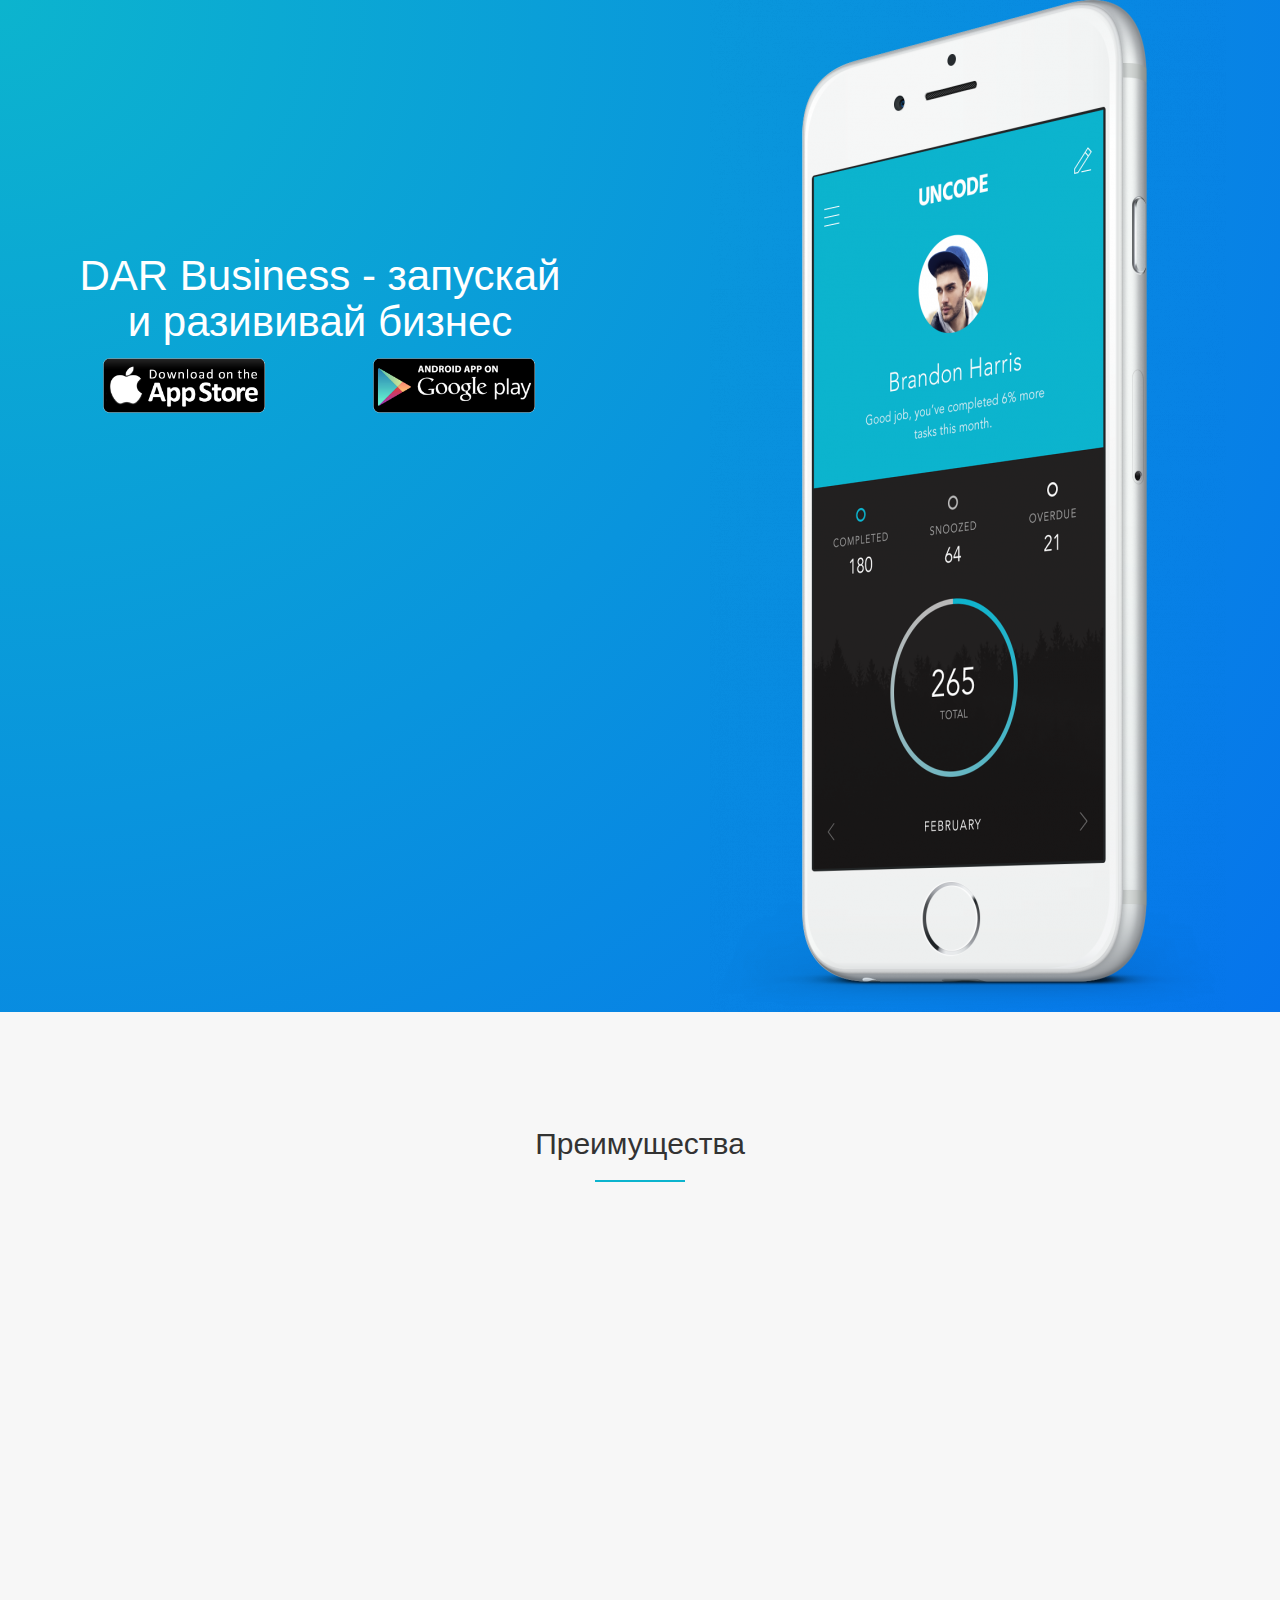
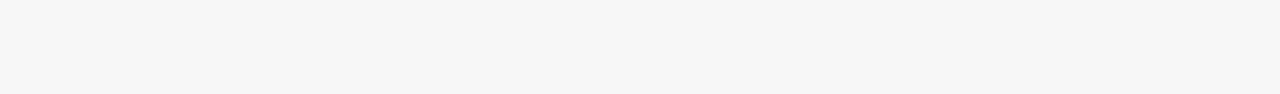
==== index.html @ f0767093 "started landing" ====
<!DOCTYPE html>
<html lang="en">
<head>
	<meta charset="UTF-8">
	<title>DAR Business</title>
	
	<link rel="stylesheet" href="css/animate.min.css">
	<link rel="stylesheet" href="css/bootstrap.min.css">
	<link rel="stylesheet" href="css/style.css">
</head>
<body class="page">
    <!-- верхний колонтитул и навигация -->
    <header class="header page__header">
    <div class="container-fluid">
    
    <div class="row">
    	<div class="col-xs-12 col-sm-12 col-md-6 wow fadeInUp">
    	<center>
    	<div class="intro">
			<h1>DAR Business - запускай и разививай бизнес</h1>
    		<div class="row">
		    	<div class="col-xs-12 col-sm-6">
			    	<a href="" class = "button button_download">
	    				<img src="img/apple.png" class='appPlay' alt="DAR Business download">
	    			</a>
	      		</div>
	      		
		      	<div class="col-xs-12 col-sm-6">
		      		<a href="" class = "button button_download">
	    				<img src="img/google.png" class='appPlay' alt="DAR Business download">
    				</a>

		      	</div>
    		</div>
   		
		</div>
		  </center>
		
    	</div>
    	<div class="col-sm-12 col-md-6 hidden-xs wow fadeInUp">
    	<div class = 'header-img'>
    		<img src="img/iphone-three-quarters-uai-516x1012.png" alt="DAR Business App" >
    	</div>
    	</div>
    	
    </div>

    </div>

    </header>

    <div class="video text-center wow fadeIn" data-wow-delay="0.4s">
    <h2>Как это работает?</h2>
    <hr class = 'line-blue'>
    	<!--  Start: Video Area  -->
        <!--  Video Link Goes Here  -->
        <!--  End: Video Area  -->
    </div>
<div class="features text-center">
         <div class="container">
        <div class="row">
        <h2>Преимущества</h2>
        <hr class = 'line-blue'>
          <div class="col-sm-4 wow fadeIn" data-wow-delay="0.4s">
            <div class="thumbnail">
          <img src="img/terminal.png" alt="DAR Business торговая точка">
            <hr>
            <h3>Торговая точка</h3>
            <p>Организуй свой каталог товаров для ведения учета и более бытсрого осуществления торговых операция</p>
          </div>
          </div>
          <div class="col-sm-4 wow fadeIn" data-wow-delay="0.8s">
          	  <div class="thumbnail">
          	<img src="img/dar-bazar.jpg" alt="DAR Business DAR Bazar">
            <hr>
            <h3>Онлайн магазин</h3>
            <p>Создай готовый интернет магазин со встроенным сервисов курьерской доставки по всему Казахстану</p>
          </div>
          </div>
          <div class="col-sm-4 wow fadeIn" data-wow-delay="1.2s">
            <div class="thumbnail">
          <img src="img/management.jpg" alt="DAR Business management">
            <hr>
            <h3>Операционное управление</h3>
            <p>Управляйте своим бизнесом в любом месте. Анализируй важный деловые данные с помощью авмтоматической отчетности по истории продаж</p>
            </div>
          </div>
        </div>
      </div>
      </div>


    <!-- нижний колонтитул -->
    <footer class="footer page__footer">
    	
    </footer>
    
    <script src = js/jquery-3.2.1.min.js></script>
    <script src = js/wow.min.js></script>
    <script src = js/bootstrap.min.js></script>
    <script>
 		new WOW().init();
	</script>
</body>
</html>
---- css/style.css ----
body{
	background-color: #f7f7f7;
}
header{
	height: 100%;
	background: -webkit-radial-gradient(left top,circle cover,rgb(12,180,206),rgb(6,116,236) 100%);
	color: white;
}
h1{
	font-size: 3em;
}
.intro{
	margin-top: 30%;
	padding: 50px;
}
.line-blue{
	border-color: #0cb4ce;
    border-style: solid;
    border-top-width: 2px;
    width: 90px;
}
.header-img{
	max-width: 500px;
	margin: 0 auto;

}

.appPlay{
	width: 70%
}

.features .thumbnail{
	border: none;
	padding: 40px;
}
.features img{
	width: 80%;
}

@media (max-width:767px){
	.hidden-xs{
		display: none !important
	}
	.button-download{

	}
}
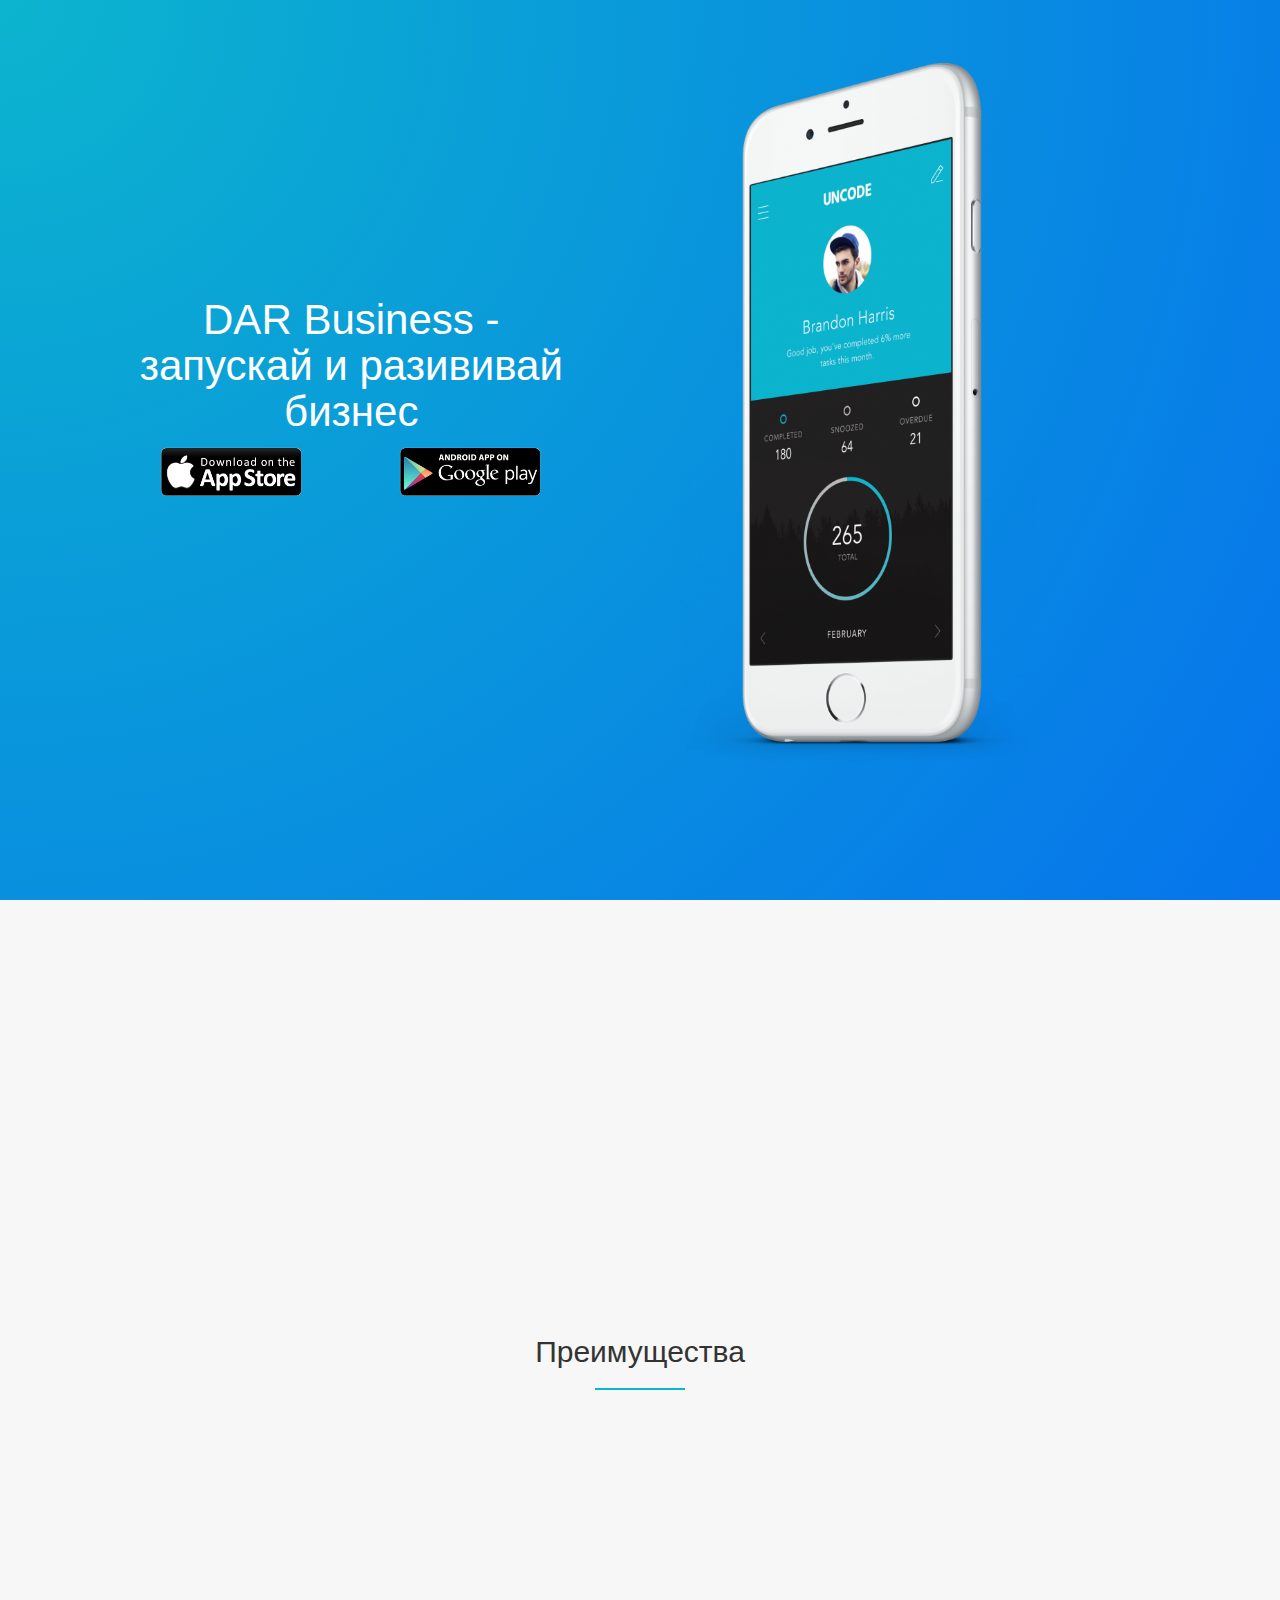
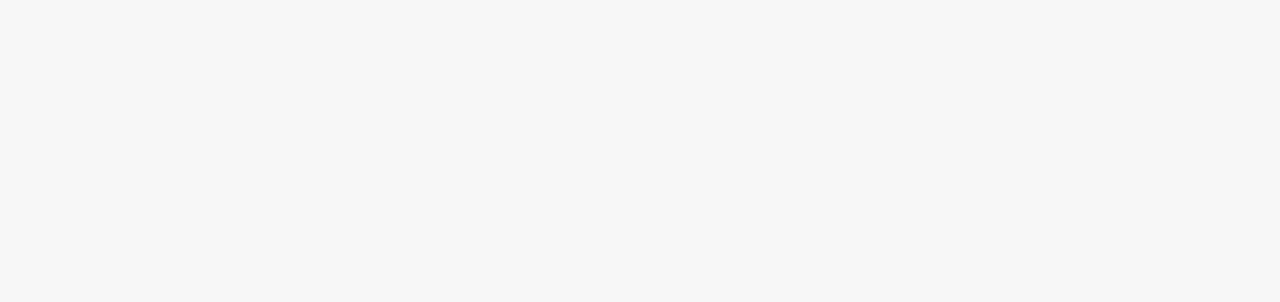
==== commit 06fa38f2: "needs improvements landing" ====
--- a/index.html
+++ b/index.html
@@ -10,13 +10,14 @@
 </head>
 <body class="page">
     <!-- верхний колонтитул и навигация -->
-    <header class="header page__header">
+    <header>
+<div  class="fullscreen">
     <div class="container-fluid">
     
-    <div class="row">
+    <div class="row intro">
     	<div class="col-xs-12 col-sm-12 col-md-6 wow fadeInUp">
     	<center>
-    	<div class="intro">
+    	<div class="intro_text">
 			<h1>DAR Business - запускай и разививай бизнес</h1>
     		<div class="row">
 		    	<div class="col-xs-12 col-sm-6">
@@ -46,6 +47,7 @@
     </div>
 
     </div>
+</div>
 
     </header>
 
@@ -53,7 +55,8 @@
     <h2>Как это работает?</h2>
     <hr class = 'line-blue'>
     	<!--  Start: Video Area  -->
-        <!--  Video Link Goes Here  -->
+      <iframe width="560" height="315" src="https://www.youtube.com/embed/KxFhzamDj2k" frameborder="0" allowfullscreen></iframe>
+</video>
         <!--  End: Video Area  -->
     </div>
 <div class="features text-center">
--- a/css/style.css
+++ b/css/style.css
@@ -1,15 +1,20 @@
 body{
 	background-color: #f7f7f7;
 }
-header{
-	height: 100%;
-	background: -webkit-radial-gradient(left top,circle cover,rgb(12,180,206),rgb(6,116,236) 100%);
-	color: white;
+
+.fullscreen {
+	height:100vh;
+  	background: -webkit-radial-gradient(left top,circle cover,rgb(12,180,206),rgb(6,116,236) 100%);
+	color: white;  
 }
+
 h1{
 	font-size: 3em;
 }
 .intro{
+	padding: 5%;
+}
+.intro_text{
 	margin-top: 30%;
 	padding: 50px;
 }
@@ -21,8 +26,12 @@
 }
 .header-img{
 	max-width: 500px;
+	max-height: 600px;
 	margin: 0 auto;
 
+}
+.header-img img{
+	max-height: 700px;
 }
 
 .appPlay{
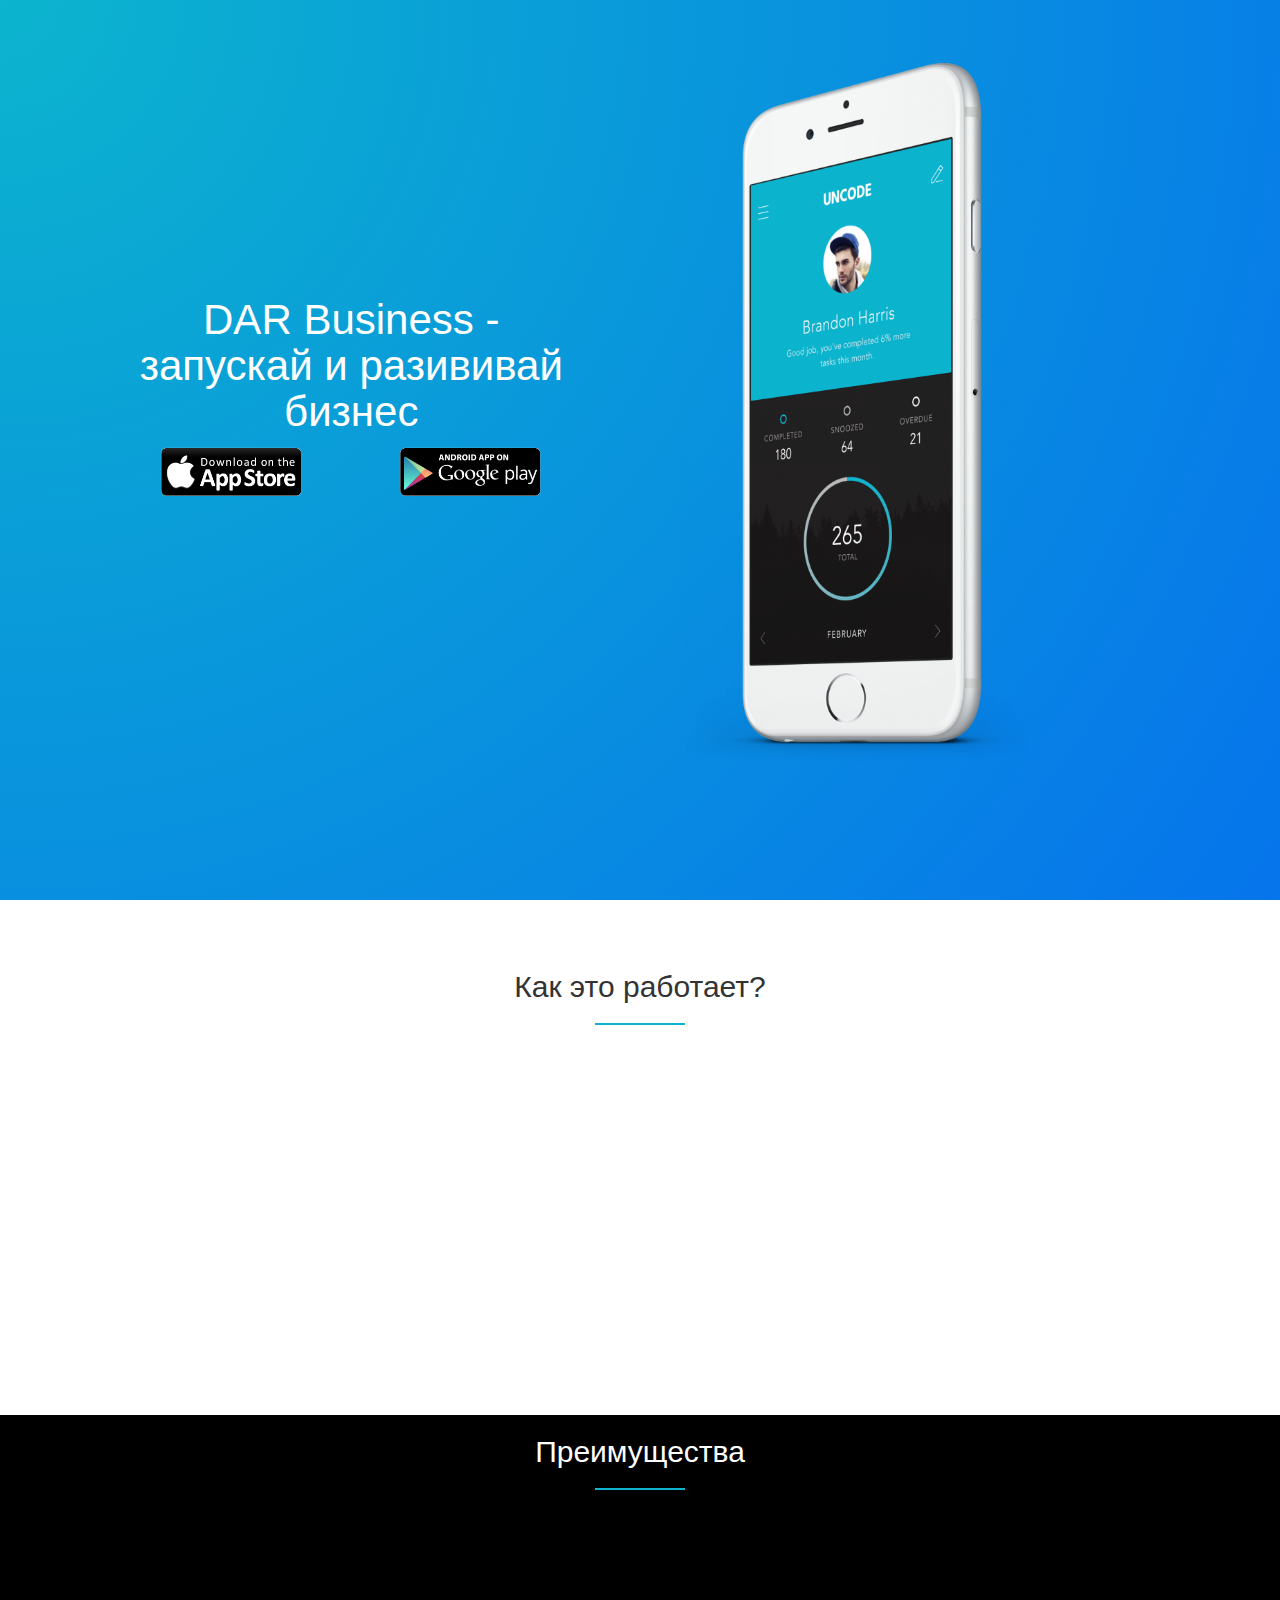
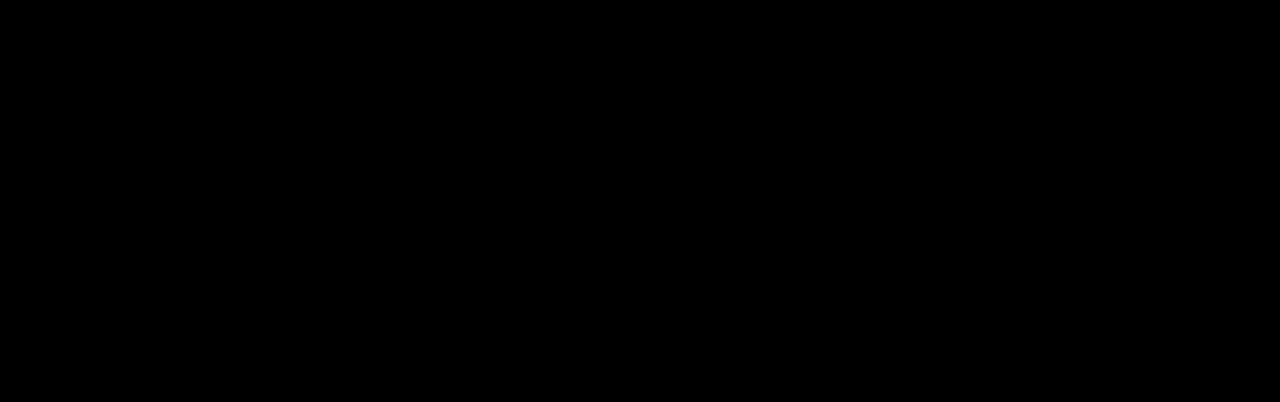
==== commit 32d53f29: "header img not responsive" ====
--- a/index.html
+++ b/index.html
@@ -62,7 +62,7 @@
 <div class="features text-center">
          <div class="container">
         <div class="row">
-        <h2>Преимущества</h2>
+        <strong><h2>Преимущества</h2></strong>
         <hr class = 'line-blue'>
           <div class="col-sm-4 wow fadeIn" data-wow-delay="0.4s">
             <div class="thumbnail">
--- a/css/style.css
+++ b/css/style.css
@@ -1,5 +1,5 @@
 body{
-	background-color: #f7f7f7;
+	
 }
 
 .fullscreen {
@@ -37,20 +37,22 @@
 .appPlay{
 	width: 70%
 }
+.video{
+	padding: 50px;
+}
+.features{
+	background-color: black;
+}
+.features h2{
+	color: white;
+}
 
 .features .thumbnail{
 	border: none;
 	padding: 40px;
+	border-radius: 0px;
 }
 .features img{
 	width: 80%;
 }
 
-@media (max-width:767px){
-	.hidden-xs{
-		display: none !important
-	}
-	.button-download{
-
-	}
-}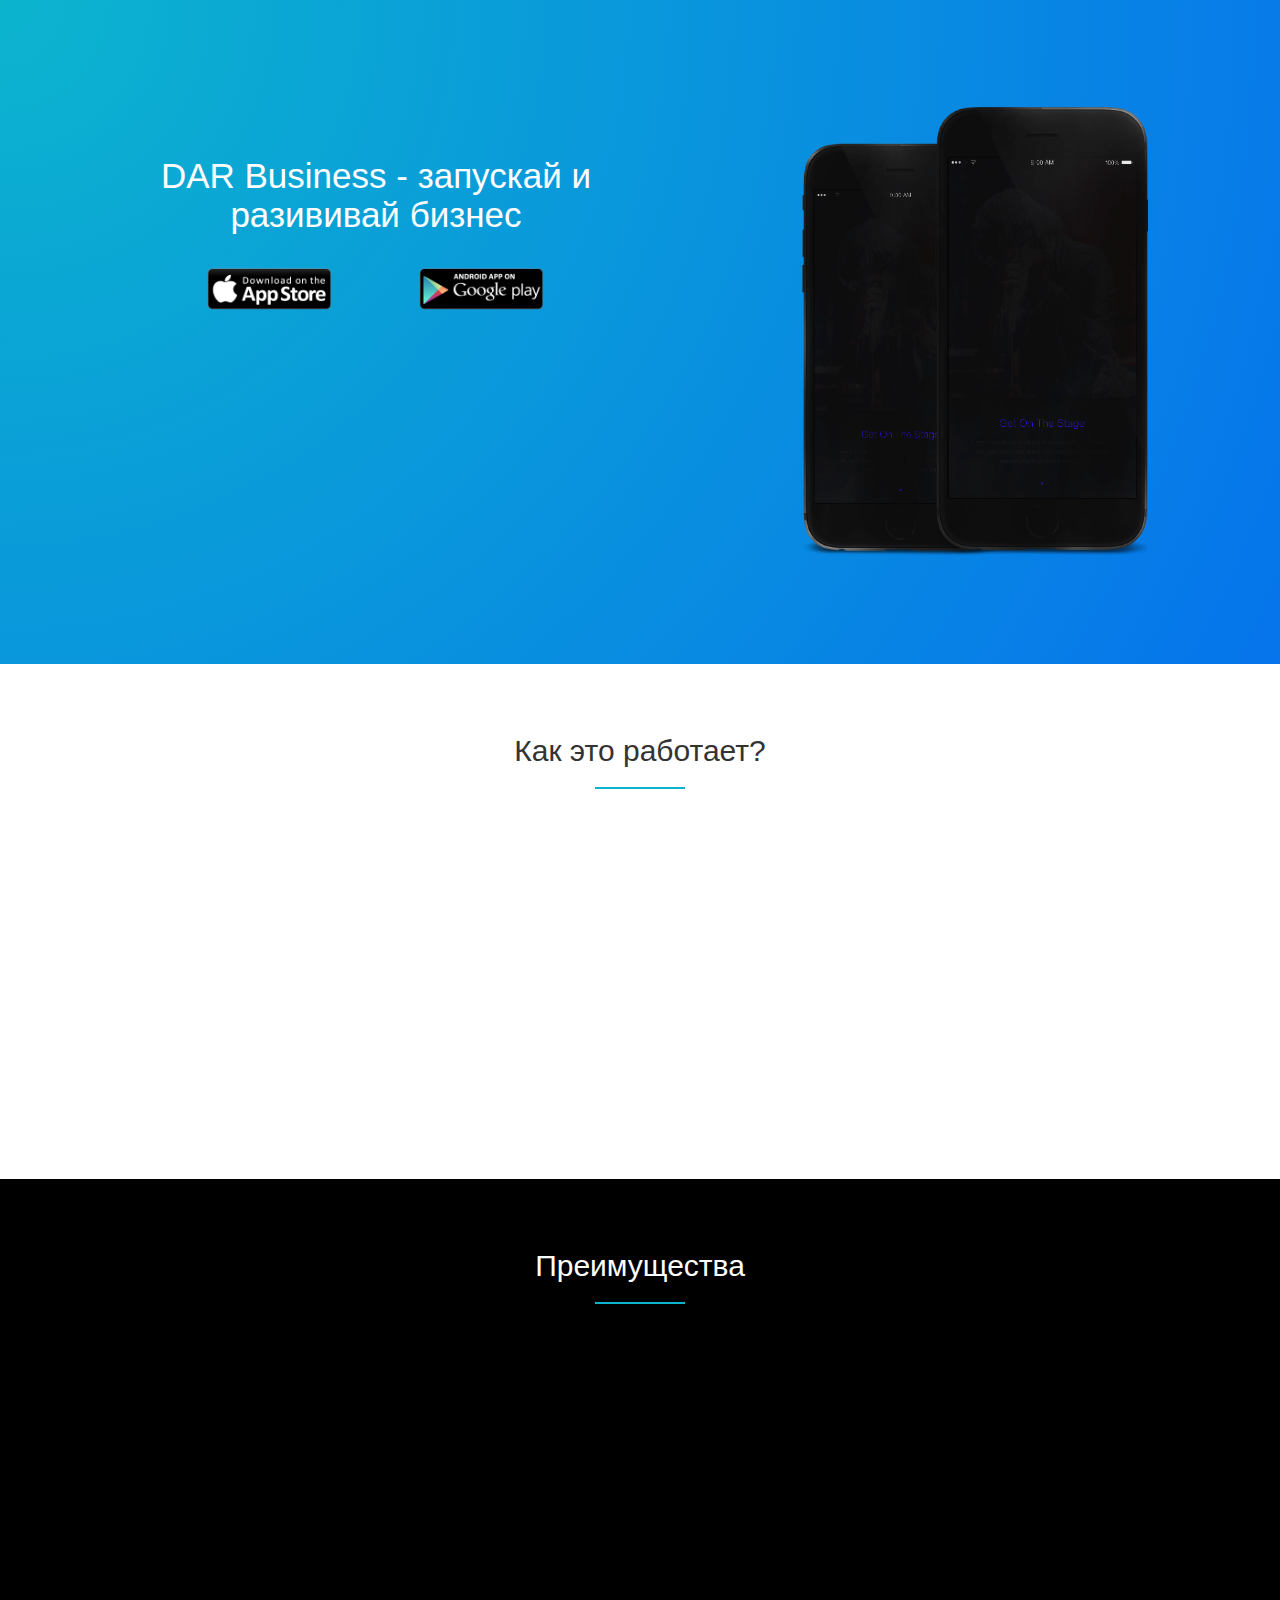
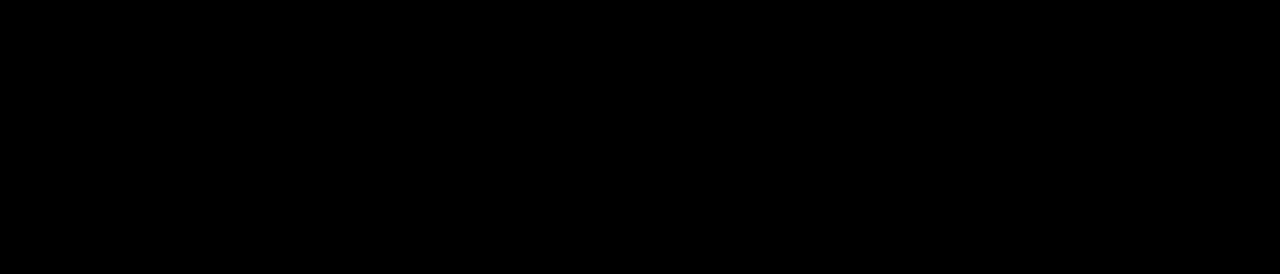
==== commit 41568159: "changed picture" ====
--- a/index.html
+++ b/index.html
@@ -9,100 +9,101 @@
 	<link rel="stylesheet" href="css/style.css">
 </head>
 <body class="page">
-    <!-- верхний колонтитул и навигация -->
-    <header>
-<div  class="fullscreen">
-    <div class="container-fluid">
-    
-    <div class="row intro">
-    	<div class="col-xs-12 col-sm-12 col-md-6 wow fadeInUp">
-    	<center>
-    	<div class="intro_text">
-			<h1>DAR Business - запускай и разививай бизнес</h1>
-    		<div class="row">
-		    	<div class="col-xs-12 col-sm-6">
-			    	<a href="" class = "button button_download">
-	    				<img src="img/apple.png" class='appPlay' alt="DAR Business download">
-	    			</a>
-	      		</div>
-	      		
-		      	<div class="col-xs-12 col-sm-6">
-		      		<a href="" class = "button button_download">
-	    				<img src="img/google.png" class='appPlay' alt="DAR Business download">
-    				</a>
+  <!-- верхний колонтитул и навигация -->
 
-		      	</div>
-    		</div>
-   		
-		</div>
-		  </center>
-		
-    	</div>
-    	<div class="col-sm-12 col-md-6 hidden-xs wow fadeInUp">
-    	<div class = 'header-img'>
-    		<img src="img/iphone-three-quarters-uai-516x1012.png" alt="DAR Business App" >
-    	</div>
-    	</div>
-    	
+  <section id="fullscreen">
+    <div class="container">
+
+      <div class="row">
+       <div class="col-sm-6 col-xs-12 wow fadeInUp">
+        <div class="intro_text">
+         <h1>DAR Business - запускай и разививай бизнес</h1>
+         <div class="row">
+           <div class="col-xs-12 col-sm-6">
+            <a href="" class = "button button_download">
+             <img src="img/apple.png" class='appPlay' alt="DAR Business download">
+           </a>
+         </div>
+
+         <div class="col-xs-12 col-sm-6">
+           <a href="" class = "button button_download">
+             <img src="img/google.png" class='appPlay' alt="DAR Business download">
+           </a>
+         </div>
+       </div> 		
+     </div>
+
+   </div>
+
+   <div class="col-sm-6 hidden-xs wow fadeInUp">
+     <div class = 'header-img'>
+      <img src="img/2-phone.png" alt="DAR Business App" class="img-responsive hidden-xs" >
     </div>
+  </div>
 
-    </div>
 </div>
 
-    </header>
+</div>
+</section>
 
-    <div class="video text-center wow fadeIn" data-wow-delay="0.4s">
+<section id="video_block">
+  <div class="text-center wow fadeIn" data-wow-delay="0.4s">
     <h2>Как это работает?</h2>
     <hr class = 'line-blue'>
-    	<!--  Start: Video Area  -->
-      <iframe width="560" height="315" src="https://www.youtube.com/embed/KxFhzamDj2k" frameborder="0" allowfullscreen></iframe>
-</video>
-        <!--  End: Video Area  -->
-    </div>
-<div class="features text-center">
-         <div class="container">
-        <div class="row">
-        <strong><h2>Преимущества</h2></strong>
-        <hr class = 'line-blue'>
-          <div class="col-sm-4 wow fadeIn" data-wow-delay="0.4s">
-            <div class="thumbnail">
-          <img src="img/terminal.png" alt="DAR Business торговая точка">
+    <!--  Start: Video Area  -->
+    <iframe width="560" height="315" src="https://www.youtube.com/embed/KxFhzamDj2k" frameborder="0" allowfullscreen></iframe>
+
+  </div>
+</section>
+<section id="features">
+  <div class="text-center">
+   <div class="container">
+    <div class="row">
+      <strong><h2>Преимущества</h2></strong>
+      <hr class = 'line-blue'>
+      <div class="col-md-4 col-sm-6 col-xs-12 wow fadeIn" data-wow-delay="0.4s">
+        <div class="thumbnail">
+          <img src="img/terminal.png" alt="DAR Business торговая точка" class='img-responsive'>
+          
+          <div class="caption">
+            <h3>Торговая точка</h3>
             <hr>
-            <h3>Торговая точка</h3>
             <p>Организуй свой каталог товаров для ведения учета и более бытсрого осуществления торговых операция</p>
-          </div>
-          </div>
-          <div class="col-sm-4 wow fadeIn" data-wow-delay="0.8s">
-          	  <div class="thumbnail">
-          	<img src="img/dar-bazar.jpg" alt="DAR Business DAR Bazar">
-            <hr>
-            <h3>Онлайн магазин</h3>
-            <p>Создай готовый интернет магазин со встроенным сервисов курьерской доставки по всему Казахстану</p>
-          </div>
-          </div>
-          <div class="col-sm-4 wow fadeIn" data-wow-delay="1.2s">
-            <div class="thumbnail">
-          <img src="img/management.jpg" alt="DAR Business management">
-            <hr>
-            <h3>Операционное управление</h3>
-            <p>Управляйте своим бизнесом в любом месте. Анализируй важный деловые данные с помощью авмтоматической отчетности по истории продаж</p>
-            </div>
           </div>
         </div>
       </div>
+      <div class="col-md-4 col-sm-6 col-xs-12 wow fadeIn" data-wow-delay="0.8s">
+       <div class="thumbnail">
+         <img src="img/dar-bazar.jpg" alt="DAR Business DAR Bazar" class='img-responsive'>
+         <div class="caption">
+           <h3>Онлайн магазин</h3>
+            <hr>
+           <p>Создай готовый интернет магазин со встроенным сервисов курьерской доставки по всему Казахстану</p>
+         </div>
+       </div>
+     </div>
+     <div class="col-md-4 col-sm-12 col-xs-12 wow fadeIn" data-wow-delay="1.2s">
+      <div class="thumbnail">
+        <img src="img/management.jpg" alt="DAR Business management" class='img-responsive'>
+       
+        <div class="caption">
+          <h3>Операционное управление</h3>
+           <hr>
+          <p>Управляйте своим бизнесом в любом месте. Анализируй важный деловые данные с помощью авмтоматической отчетности по истории продаж</p>
+        </div>
       </div>
+     </div>
+    </div>
+   </div>
+  </div>
+</section>
 
 
-    <!-- нижний колонтитул -->
-    <footer class="footer page__footer">
-    	
-    </footer>
-    
-    <script src = js/jquery-3.2.1.min.js></script>
-    <script src = js/wow.min.js></script>
-    <script src = js/bootstrap.min.js></script>
-    <script>
- 		new WOW().init();
-	</script>
+<script src = js/jquery-3.2.1.min.js></script>
+<script src = js/wow.min.js></script>
+<script src = js/bootstrap.min.js></script>
+<script>
+ new WOW().init();
+</script>
 </body>
 </html>--- a/css/style.css
+++ b/css/style.css
@@ -2,21 +2,28 @@
 	
 }
 
-.fullscreen {
-	height:100vh;
-  	background: -webkit-radial-gradient(left top,circle cover,rgb(12,180,206),rgb(6,116,236) 100%);
+#fullscreen {
+
+		background: -webkit-radial-gradient(left top,circle cover,rgb(12,180,206),rgb(6,116,236) 100%);
+		background-size: cover;
+  height: 100%;
 	color: white;  
+	display: flex;
+padding: 50px;
+	    align-items: center
 }
 
 h1{
-	font-size: 3em;
+	font-size: 2.5em;
 }
-.intro{
+
+#fullscreen .container .row{
 	padding: 5%;
 }
 .intro_text{
-	margin-top: 30%;
-	padding: 50px;
+	text-align: center;
+	padding: 30px;
+
 }
 .line-blue{
 	border-color: #0cb4ce;
@@ -24,35 +31,40 @@
     border-top-width: 2px;
     width: 90px;
 }
-.header-img{
-	max-width: 500px;
-	max-height: 600px;
-	margin: 0 auto;
 
-}
 .header-img img{
-	max-height: 700px;
+	float: right;
+	max-height: 450px;
 }
 
 .appPlay{
 	width: 70%
 }
-.video{
+#video_block{
 	padding: 50px;
 }
-.features{
+#features{
 	background-color: black;
+	padding: 50px;
 }
-.features h2{
+#features h2{
 	color: white;
 }
 
-.features .thumbnail{
+#features .thumbnail{
 	border: none;
-	padding: 40px;
+	padding: 30px;
 	border-radius: 0px;
+	height: 480px;
 }
-.features img{
-	width: 80%;
+#features img{
+
+	height: 45%;
 }
 
+
+@media (max-width: 767px) {
+  #fullcreen .hidden-xs {
+    display: none !important;
+  }
+}
